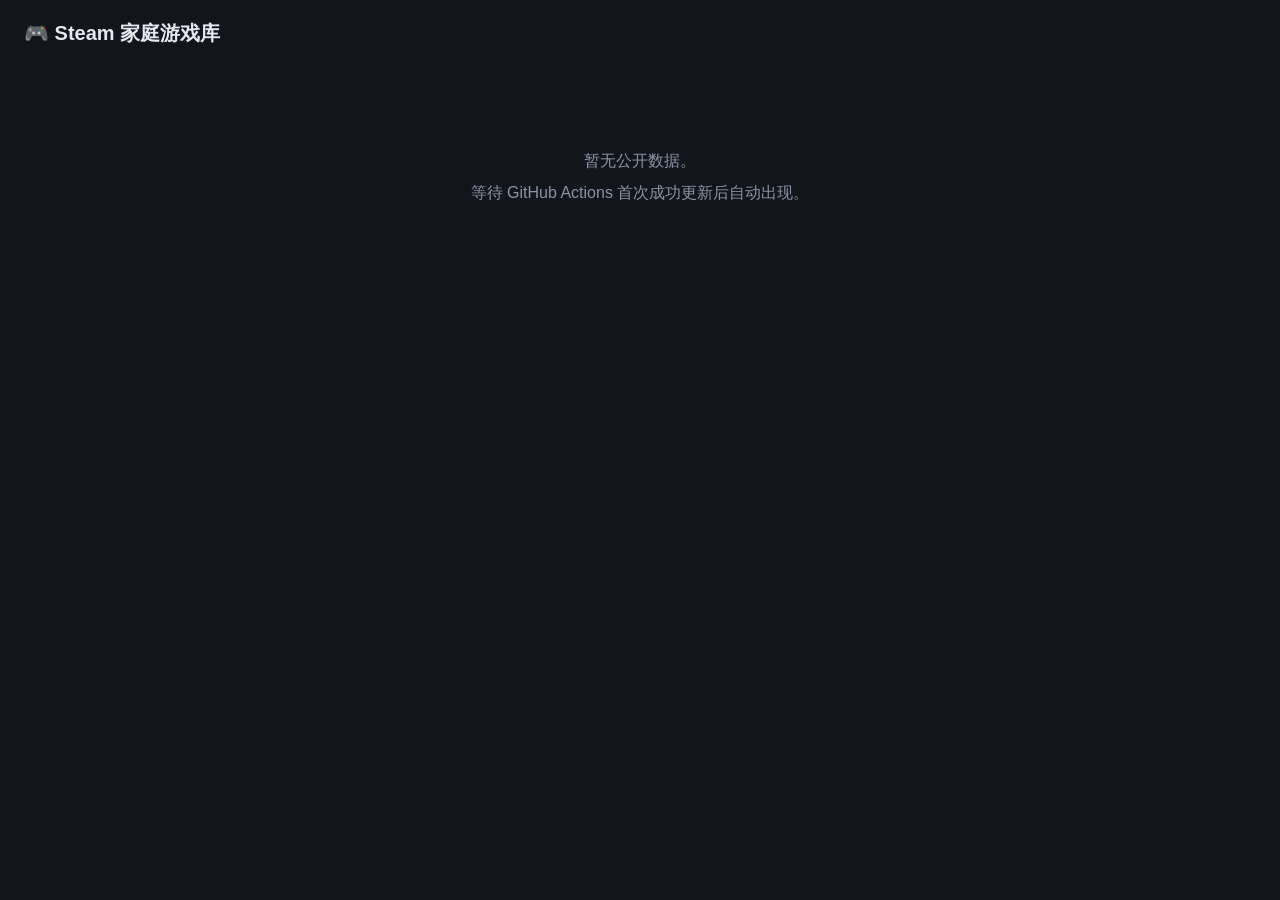
==== site/index.html @ f59038d2 "feat: 本地看板 + GitHub Actions 云端脱敏更新与 Pages 部署 - app.py: FastAPI 本地看板后端（抓取/SQLite/快照/API） - scripts/cl" ====
<!DOCTYPE html>
<html lang="zh-CN">
<head>
<meta charset="UTF-8">
<meta name="viewport" content="width=device-width, initial-scale=1.0">
<title>Steam 家庭游戏库</title>
<style>
  :root {
    --bg: #12151c; --bg-card: #1c2230; --text: #e4e8f0;
    --text-dim: #8b93a5; --accent: #66c0f4; --danger: #f47c66; --new-badge: #e8b33d;
  }
  * { box-sizing: border-box; margin: 0; padding: 0; }
  body { background: var(--bg); color: var(--text);
    font-family: "Segoe UI", "Microsoft YaHei", sans-serif; min-height: 100vh; }
  .wrap { max-width: 1600px; margin: 0 auto; padding: 20px 24px; }
  h1 { font-size: 20px; margin-bottom: 4px; }
  .updated { color: var(--text-dim); font-size: 12px; margin-bottom: 18px; }
  .stats { display: grid; grid-template-columns: repeat(auto-fit, minmax(160px, 1fr)); gap: 12px; margin-bottom: 22px; }
  .stat { background: var(--bg-card); border-radius: 10px; padding: 14px 18px; }
  .stat .num { font-size: 26px; font-weight: 700; }
  .stat .label { color: var(--text-dim); font-size: 12px; margin-top: 3px; }
  .stat.new .num { color: var(--new-badge); }
  .stat.blocked .num { color: var(--danger); }
  .empty { text-align: center; color: var(--text-dim); margin-top: 80px; line-height: 2; }
  .grid { display: grid; gap: 12px; grid-template-columns: repeat(auto-fill, minmax(130px, 1fr)); }
  .game { position: relative; border-radius: 8px; overflow: hidden; aspect-ratio: 2/3;
    background: var(--bg-card); }
  .game img { width: 100%; height: 100%; object-fit: cover; display: block; }
  .game.off { filter: grayscale(.9); opacity: .45; }
  .badge { position: absolute; top: 6px; left: 6px; background: var(--new-badge);
    color: #1a1405; font-size: 10px; font-weight: 800; padding: 2px 6px; border-radius: 3px; }
</style>
</head>
<body>
<div class="wrap">
  <h1>🎮 Steam 家庭游戏库</h1>
  <div class="updated" id="updated">加载中…</div>
  <div class="stats" id="stats" style="display:none">
    <div class="stat"><div class="num" id="s-total">0</div><div class="label">游戏总数</div></div>
    <div class="stat new"><div class="num" id="s-new">0</div><div class="label">新入库（最近 30 天）</div></div>
    <div class="stat blocked"><div class="num" id="s-blocked">0</div><div class="label">不可共享</div></div>
  </div>
  <div class="grid" id="grid"></div>
  <div class="empty hidden" id="empty"></div>
</div>
<script>
"use strict";
const $ = id => document.getElementById(id);

fetch("data/public_library.json").then(r => {
  if (!r.ok) throw new Error("数据尚未生成");
  return r.json();
}).then(d => {
  $("updated").textContent = "数据更新于 " + (d.updated_at || "").replace("T", " ").slice(0, 19) + " UTC";
  $("stats").style.display = "";
  $("s-total").textContent = d.count;
  $("s-new").textContent = d.games.filter(g => g.is_new).length;
  $("s-blocked").textContent = d.games.filter(g => !g.playable).length;
  const grid = $("grid");
  d.games.forEach(g => {
    const div = document.createElement("div");
    div.className = "game" + (g.playable ? "" : " off");
    if (!g.playable && g.exclude_reason) div.title = g.exclude_reason + "（" + (g.owners.join("、") || "未知") + "）";
    else div.title = g.name + " — " + (g.owners.join("、") || "未知");
    const img = document.createElement("img");
    img.loading = "lazy";
    img.alt = g.name;
    img.src = "https://cdn.cloudflare.steamstatic.com/steam/apps/" + g.appid + "/library_600x900_2x.jpg";
    img.addEventListener("error", function onErr() {
      if (!img.dataset.fallback) { img.dataset.fallback = "1";
        img.src = "https://cdn.cloudflare.steamstatic.com/steam/apps/" + g.appid + "/header.jpg"; }
      else { img.remove(); div.textContent = g.name;
        div.style.cssText += "display:flex;align-items:center;justify-content:center;color:var(--text-dim);font-size:12px;padding:8px;text-align:center;"; }
    });
    div.appendChild(img);
    if (g.is_new) { const b = document.createElement("div"); b.className = "badge"; b.textContent = "NEW"; div.appendChild(b); }
    grid.appendChild(div);
  });
}).catch(e => {
  $("updated").textContent = "";
  const empty = $("empty");
  empty.classList.remove("hidden");
  empty.innerHTML = "暂无公开数据。<br>等待 GitHub Actions 首次成功更新后自动出现。";
});
</script>
</body>
</html>
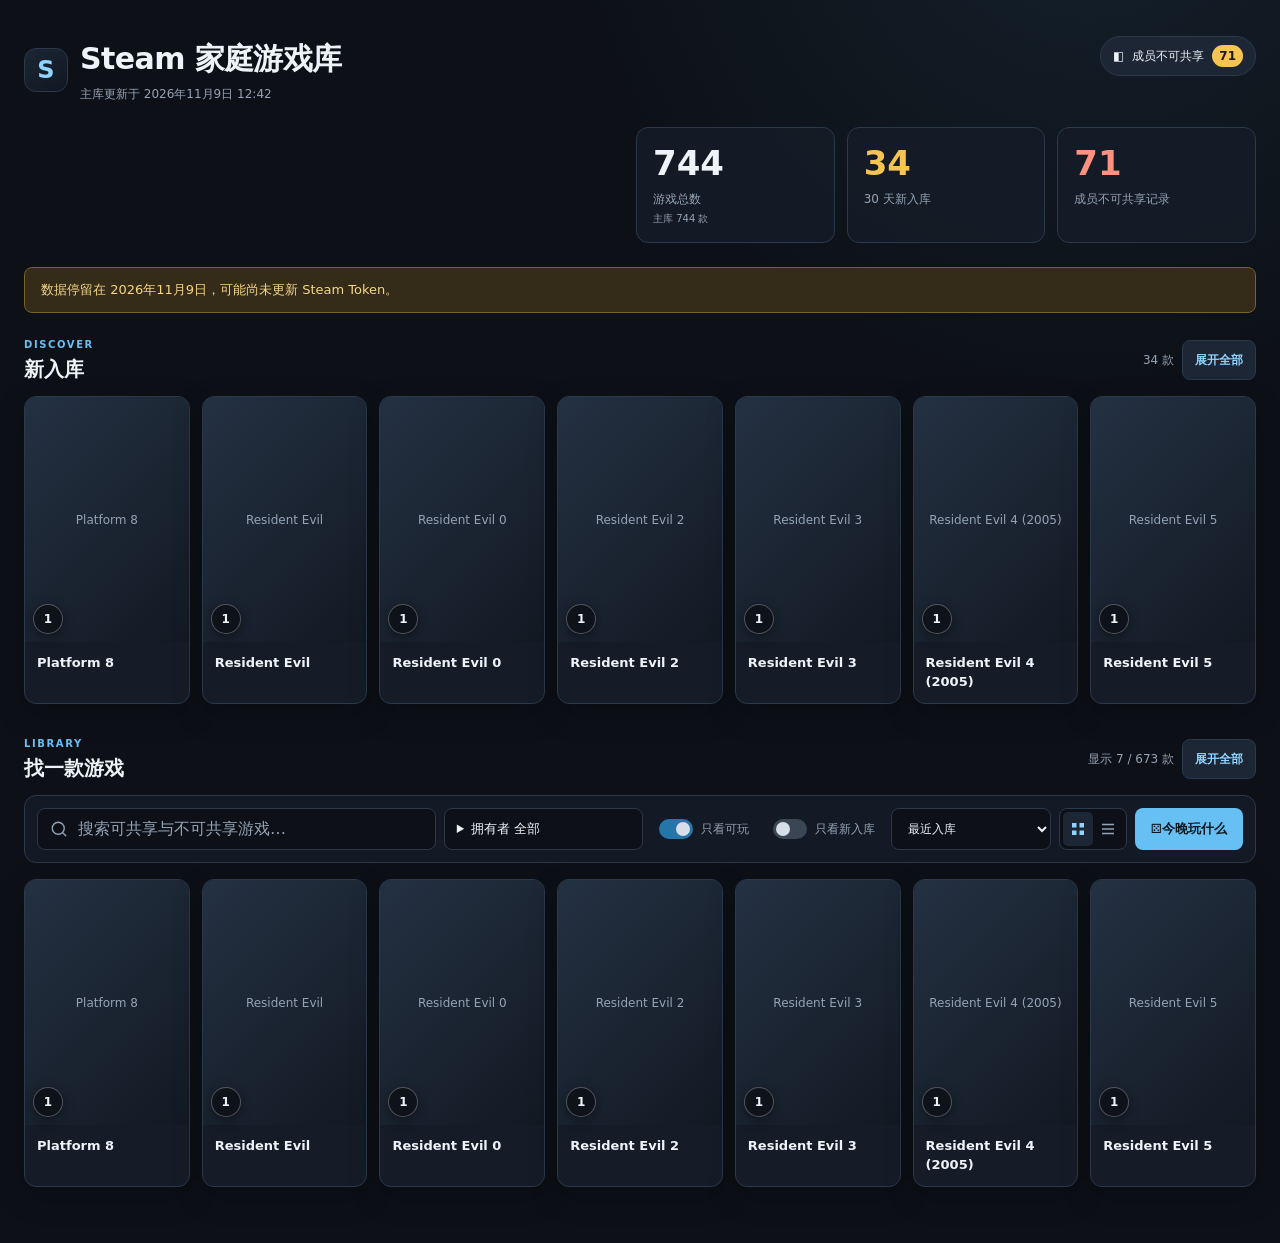
==== commit 075dc3a6: "feat: 本地 token 助手、数据导出与前端看板资源" ====
--- a/site/index.html
+++ b/site/index.html
@@ -1,87 +1,192 @@
 <!DOCTYPE html>
 <html lang="zh-CN">
 <head>
-<meta charset="UTF-8">
-<meta name="viewport" content="width=device-width, initial-scale=1.0">
-<title>Steam 家庭游戏库</title>
-<style>
-  :root {
-    --bg: #12151c; --bg-card: #1c2230; --text: #e4e8f0;
-    --text-dim: #8b93a5; --accent: #66c0f4; --danger: #f47c66; --new-badge: #e8b33d;
-  }
-  * { box-sizing: border-box; margin: 0; padding: 0; }
-  body { background: var(--bg); color: var(--text);
-    font-family: "Segoe UI", "Microsoft YaHei", sans-serif; min-height: 100vh; }
-  .wrap { max-width: 1600px; margin: 0 auto; padding: 20px 24px; }
-  h1 { font-size: 20px; margin-bottom: 4px; }
-  .updated { color: var(--text-dim); font-size: 12px; margin-bottom: 18px; }
-  .stats { display: grid; grid-template-columns: repeat(auto-fit, minmax(160px, 1fr)); gap: 12px; margin-bottom: 22px; }
-  .stat { background: var(--bg-card); border-radius: 10px; padding: 14px 18px; }
-  .stat .num { font-size: 26px; font-weight: 700; }
-  .stat .label { color: var(--text-dim); font-size: 12px; margin-top: 3px; }
-  .stat.new .num { color: var(--new-badge); }
-  .stat.blocked .num { color: var(--danger); }
-  .empty { text-align: center; color: var(--text-dim); margin-top: 80px; line-height: 2; }
-  .grid { display: grid; gap: 12px; grid-template-columns: repeat(auto-fill, minmax(130px, 1fr)); }
-  .game { position: relative; border-radius: 8px; overflow: hidden; aspect-ratio: 2/3;
-    background: var(--bg-card); }
-  .game img { width: 100%; height: 100%; object-fit: cover; display: block; }
-  .game.off { filter: grayscale(.9); opacity: .45; }
-  .badge { position: absolute; top: 6px; left: 6px; background: var(--new-badge);
-    color: #1a1405; font-size: 10px; font-weight: 800; padding: 2px 6px; border-radius: 3px; }
-</style>
+  <!--
+    本地预览：在 site/ 目录运行 python -m http.server 8000
+    真实数据：http://localhost:8000/
+    模拟数据：http://localhost:8000/?mock=1
+  -->
+  <meta charset="UTF-8">
+  <meta name="viewport" content="width=device-width, initial-scale=1.0">
+  <meta name="color-scheme" content="dark">
+  <title>Steam 家庭游戏库</title>
+  <link rel="stylesheet" href="styles.css">
+  <script src="app.js" defer></script>
 </head>
 <body>
-<div class="wrap">
-  <h1>🎮 Steam 家庭游戏库</h1>
-  <div class="updated" id="updated">加载中…</div>
-  <div class="stats" id="stats" style="display:none">
-    <div class="stat"><div class="num" id="s-total">0</div><div class="label">游戏总数</div></div>
-    <div class="stat new"><div class="num" id="s-new">0</div><div class="label">新入库（最近 30 天）</div></div>
-    <div class="stat blocked"><div class="num" id="s-blocked">0</div><div class="label">不可共享</div></div>
+  <div class="page-shell">
+    <header class="page-header">
+      <div class="header-main">
+        <div class="brand">
+          <span class="brand-icon" aria-hidden="true">S</span>
+          <div>
+            <h1>Steam 家庭游戏库</h1>
+            <p id="updated-at" class="updated-at">正在读取数据…</p>
+          </div>
+        </div>
+        <button id="member-panel-button" class="member-panel-button" type="button" aria-haspopup="dialog">
+          <span aria-hidden="true">◧</span>
+          成员不可共享
+          <strong id="member-panel-badge">0</strong>
+        </button>
+      </div>
+      <div class="stats" aria-label="游戏库统计">
+        <div class="stat-card">
+          <strong id="total-count">—</strong>
+          <span>游戏总数</span>
+          <em id="main-count-note">主库 — 款</em>
+        </div>
+        <div class="stat-card stat-new">
+          <strong id="new-count">—</strong>
+          <span>30 天新入库</span>
+        </div>
+        <div class="stat-card stat-unplayable">
+          <strong id="unplayable-count">—</strong>
+          <span>成员不可共享记录</span>
+        </div>
+      </div>
+    </header>
+
+    <div id="stale-alert" class="stale-alert" role="status" hidden></div>
+    <div id="load-error" class="load-error" role="alert" hidden></div>
+
+    <section class="new-section" aria-labelledby="new-section-title">
+      <div class="section-heading">
+        <div>
+          <p class="eyebrow">DISCOVER</p>
+          <h2 id="new-section-title">新入库</h2>
+        </div>
+        <div class="section-actions">
+          <span id="new-section-count" class="section-count"></span>
+          <button id="toggle-new" class="expand-button" type="button" aria-expanded="false" aria-controls="new-games" hidden>展开全部</button>
+        </div>
+      </div>
+      <div id="new-games" class="games-grid new-games-grid" aria-live="polite"></div>
+      <p id="new-empty" class="inline-empty" hidden>最近 30 天没有新入库游戏。</p>
+    </section>
+
+    <section class="library-section" aria-labelledby="library-title">
+      <div class="section-heading library-heading">
+        <div>
+          <p class="eyebrow">LIBRARY</p>
+          <h2 id="library-title">找一款游戏</h2>
+        </div>
+        <div class="section-actions">
+          <span id="result-count" class="section-count"></span>
+          <button id="toggle-library" class="expand-button" type="button" aria-expanded="false" aria-controls="games" hidden>展开全部</button>
+        </div>
+      </div>
+
+      <div class="toolbar" aria-label="游戏筛选工具">
+        <label class="search-box">
+          <span class="visually-hidden">搜索游戏名称</span>
+          <svg viewBox="0 0 24 24" aria-hidden="true"><path d="m21 21-4.35-4.35m2.35-5.65a8 8 0 1 1-16 0 8 8 0 0 1 16 0Z"/></svg>
+          <input id="search-input" type="search" placeholder="搜索可共享与不可共享游戏…" autocomplete="off">
+        </label>
+
+        <details id="owner-filter" class="owner-filter">
+          <summary>拥有者 <span id="owner-filter-count"></span></summary>
+          <div class="owner-menu">
+            <div id="owner-options" class="owner-options"></div>
+            <button id="clear-owners" class="text-button" type="button">清空选择</button>
+          </div>
+        </details>
+
+        <label class="switch-control">
+          <input id="playable-only" type="checkbox" checked>
+          <span class="switch" aria-hidden="true"></span>
+          <span>只看可玩</span>
+        </label>
+
+        <label class="switch-control">
+          <input id="new-only" type="checkbox">
+          <span class="switch" aria-hidden="true"></span>
+          <span>只看新入库</span>
+        </label>
+
+        <label class="select-control">
+          <span class="visually-hidden">排序方式</span>
+          <select id="sort-select">
+            <option value="recent">最近入库</option>
+            <option value="name">名称</option>
+            <option value="playtime">我的游玩时长</option>
+          </select>
+        </label>
+
+        <div class="view-switch" role="group" aria-label="展示方式">
+          <button type="button" data-view="grid" class="active" aria-pressed="true" title="海报视图">
+            <svg viewBox="0 0 24 24" aria-hidden="true"><path d="M4 4h6v6H4zm10 0h6v6h-6zM4 14h6v6H4zm10 0h6v6h-6z"/></svg>
+            <span class="visually-hidden">海报视图</span>
+          </button>
+          <button type="button" data-view="list" aria-pressed="false" title="列表视图">
+            <svg viewBox="0 0 24 24" aria-hidden="true"><path d="M4 6h16M4 12h16M4 18h16"/></svg>
+            <span class="visually-hidden">列表视图</span>
+          </button>
+        </div>
+
+        <button id="random-button" class="random-button" type="button">
+          <span aria-hidden="true">⚄</span> 今晚玩什么
+        </button>
+      </div>
+
+      <div id="loading" class="loading-state" role="status">正在加载游戏库…</div>
+      <div id="games" class="games-grid"></div>
+      <div id="empty-results" class="empty-results" hidden>
+        <strong>没有找到符合条件的游戏</strong>
+        <p>试试清空搜索、减少拥有者筛选，或关闭“只看可玩”。</p>
+        <button id="reset-filters" class="secondary-button" type="button">重置筛选</button>
+      </div>
+    </section>
   </div>
-  <div class="grid" id="grid"></div>
-  <div class="empty hidden" id="empty"></div>
-</div>
-<script>
-"use strict";
-const $ = id => document.getElementById(id);
 
-fetch("data/public_library.json").then(r => {
-  if (!r.ok) throw new Error("数据尚未生成");
-  return r.json();
-}).then(d => {
-  $("updated").textContent = "数据更新于 " + (d.updated_at || "").replace("T", " ").slice(0, 19) + " UTC";
-  $("stats").style.display = "";
-  $("s-total").textContent = d.count;
-  $("s-new").textContent = d.games.filter(g => g.is_new).length;
-  $("s-blocked").textContent = d.games.filter(g => !g.playable).length;
-  const grid = $("grid");
-  d.games.forEach(g => {
-    const div = document.createElement("div");
-    div.className = "game" + (g.playable ? "" : " off");
-    if (!g.playable && g.exclude_reason) div.title = g.exclude_reason + "（" + (g.owners.join("、") || "未知") + "）";
-    else div.title = g.name + " — " + (g.owners.join("、") || "未知");
-    const img = document.createElement("img");
-    img.loading = "lazy";
-    img.alt = g.name;
-    img.src = "https://cdn.cloudflare.steamstatic.com/steam/apps/" + g.appid + "/library_600x900_2x.jpg";
-    img.addEventListener("error", function onErr() {
-      if (!img.dataset.fallback) { img.dataset.fallback = "1";
-        img.src = "https://cdn.cloudflare.steamstatic.com/steam/apps/" + g.appid + "/header.jpg"; }
-      else { img.remove(); div.textContent = g.name;
-        div.style.cssText += "display:flex;align-items:center;justify-content:center;color:var(--text-dim);font-size:12px;padding:8px;text-align:center;"; }
-    });
-    div.appendChild(img);
-    if (g.is_new) { const b = document.createElement("div"); b.className = "badge"; b.textContent = "NEW"; div.appendChild(b); }
-    grid.appendChild(div);
-  });
-}).catch(e => {
-  $("updated").textContent = "";
-  const empty = $("empty");
-  empty.classList.remove("hidden");
-  empty.innerHTML = "暂无公开数据。<br>等待 GitHub Actions 首次成功更新后自动出现。";
-});
-</script>
+  <div id="member-drawer-backdrop" class="drawer-backdrop" hidden>
+    <aside id="member-drawer" class="member-drawer" role="dialog" aria-modal="true" aria-labelledby="member-drawer-title" hidden>
+      <header class="drawer-header">
+        <div>
+          <p class="eyebrow">MEMBERS</p>
+          <h2 id="member-drawer-title">成员不可共享</h2>
+        </div>
+        <button id="close-member-drawer" class="drawer-close" type="button" aria-label="关闭成员不可共享面板">×</button>
+      </header>
+      <p id="member-empty" class="drawer-empty" hidden>尚未收集成员不可共享数据</p>
+      <div id="member-groups" class="member-groups"></div>
+    </aside>
+  </div>
+
+  <div id="game-modal" class="modal-backdrop" role="dialog" aria-modal="true" aria-labelledby="modal-title" hidden>
+    <div class="modal-panel">
+      <button id="close-modal" class="modal-close" type="button" aria-label="关闭详情">×</button>
+      <div id="modal-poster" class="modal-poster"></div>
+      <div class="modal-content">
+        <p class="eyebrow">GAME DETAILS</p>
+        <h2 id="modal-title"></h2>
+        <dl class="game-details">
+          <div><dt>拥有者</dt><dd id="modal-owners"></dd></div>
+          <div><dt>入库日期</dt><dd id="modal-acquired"></dd></div>
+          <div><dt>我的游玩时长</dt><dd id="modal-playtime"></dd></div>
+        </dl>
+        <div id="modal-copy" class="modal-copy"></div>
+        <p id="modal-reason" class="modal-reason" hidden></p>
+        <div class="modal-actions">
+          <a id="store-link" class="primary-button" href="#" target="_blank" rel="noopener noreferrer">Steam 商店</a>
+          <a id="xiaoheihe-link" class="secondary-button" href="#" target="_blank" rel="noopener noreferrer">小黑盒</a>
+        </div>
+        <button id="reroll-button" class="reroll-button" type="button">换一款</button>
+      </div>
+    </div>
+  </div>
+
+  <div id="reason-backdrop" class="reason-backdrop" hidden>
+    <div id="reason-popover" class="reason-popover" role="dialog" aria-modal="false" aria-labelledby="reason-popover-title">
+      <header>
+        <h2 id="reason-popover-title">不可共享原因</h2>
+        <button id="close-reason" type="button" aria-label="关闭解释">×</button>
+      </header>
+      <p id="reason-popover-text"></p>
+    </div>
+  </div>
+
+  <div id="toast" class="toast" role="status" aria-live="polite" hidden></div>
+  <noscript>此看板需要启用 JavaScript 才能读取和筛选游戏数据。</noscript>
 </body>
 </html>
--- a/site/styles.css
+++ b/site/styles.css
@@ -0,0 +1,1186 @@
+:root {
+  --color-bg: #0d1117;
+  --color-surface: #151c27;
+  --color-surface-raised: #1c2634;
+  --color-surface-hover: #243244;
+  --color-border: #2a394b;
+  --color-text: #edf3f8;
+  --color-muted: #94a3b5;
+  --color-accent: #66c0f4;
+  --color-accent-strong: #8fd3ff;
+  --color-new: #f6c453;
+  --color-danger: #ff9180;
+  --color-warning-bg: #342b18;
+  --color-warning-text: #f5d78b;
+  --radius-small: 8px;
+  --radius-medium: 12px;
+  --radius-large: 18px;
+  --space-1: 4px;
+  --space-2: 8px;
+  --space-3: 12px;
+  --space-4: 16px;
+  --space-5: 24px;
+  --space-6: 32px;
+  --card-width: 150px;
+  --new-card-width: 150px;
+  --content-width: 1500px;
+  --shadow-card: 0 10px 30px rgb(0 0 0 / 24%);
+  --shadow-overlay: 0 24px 80px rgb(0 0 0 / 55%);
+  --transition-fast: 160ms ease;
+}
+
+* { box-sizing: border-box; }
+
+[hidden] { display: none !important; }
+
+html {
+  background: var(--color-bg);
+  scroll-behavior: smooth;
+}
+
+body {
+  margin: 0;
+  min-width: 320px;
+  min-height: 100vh;
+  color: var(--color-text);
+  background:
+    radial-gradient(circle at 85% -10%, rgb(61 126 171 / 14%), transparent 32rem),
+    var(--color-bg);
+  font-family: "Segoe UI", "Microsoft YaHei", system-ui, sans-serif;
+  line-height: 1.5;
+}
+
+body.modal-open { overflow: hidden; }
+button, input, select { color: inherit; font: inherit; }
+button, summary, select { cursor: pointer; }
+button { border: 0; }
+img { display: block; max-width: 100%; }
+h1, h2, p { margin: 0; }
+:focus-visible {
+  outline: 2px solid var(--color-accent);
+  outline-offset: 3px;
+}
+
+.page-shell {
+  width: min(100%, var(--content-width));
+  margin: 0 auto;
+  padding: var(--space-4);
+}
+
+.page-header {
+  display: grid;
+  gap: var(--space-5);
+  padding: var(--space-3) 0 var(--space-5);
+}
+
+.header-main {
+  display: flex;
+  align-items: flex-start;
+  justify-content: space-between;
+  gap: var(--space-3);
+}
+
+.brand {
+  display: flex;
+  align-items: center;
+  gap: var(--space-3);
+  min-width: 0;
+}
+
+.brand-icon {
+  display: grid;
+  width: 44px;
+  height: 44px;
+  flex: 0 0 auto;
+  place-items: center;
+  border: 1px solid var(--color-border);
+  border-radius: var(--radius-medium);
+  color: var(--color-accent-strong);
+  background: linear-gradient(145deg, var(--color-surface-raised), #101722);
+  font-size: 24px;
+  font-weight: 800;
+}
+
+h1 {
+  font-size: clamp(21px, 4vw, 30px);
+  letter-spacing: -0.02em;
+}
+
+.updated-at {
+  margin-top: var(--space-1);
+  color: var(--color-muted);
+  font-size: 12px;
+}
+
+.member-panel-button {
+  display: inline-flex;
+  align-items: center;
+  gap: var(--space-2);
+  min-height: 40px;
+  flex: 0 0 auto;
+  padding: 0 var(--space-3);
+  border: 1px solid var(--color-border);
+  border-radius: 999px;
+  color: var(--color-text);
+  background: var(--color-surface-raised);
+  font-size: 12px;
+  white-space: nowrap;
+}
+
+.member-panel-button:hover { background: var(--color-surface-hover); }
+.member-panel-button strong {
+  min-width: 24px;
+  padding: 2px 7px;
+  border-radius: 999px;
+  color: #211a07;
+  background: var(--color-new);
+  font-size: 12px;
+  text-align: center;
+}
+
+.stats {
+  display: grid;
+  grid-template-columns: repeat(3, minmax(0, 1fr));
+  gap: var(--space-2);
+}
+
+.stat-card {
+  min-width: 0;
+  padding: var(--space-3);
+  border: 1px solid var(--color-border);
+  border-radius: var(--radius-medium);
+  background: rgb(21 28 39 / 88%);
+}
+
+.stat-card strong,
+.stat-card span,
+.stat-card em { display: block; }
+.stat-card strong {
+  color: var(--color-text);
+  font-size: clamp(23px, 5vw, 34px);
+  line-height: 1.15;
+}
+.stat-card span {
+  margin-top: var(--space-2);
+  color: var(--color-muted);
+  font-size: 11px;
+  line-height: 1.35;
+  overflow-wrap: anywhere;
+}
+.stat-card em {
+  margin-top: var(--space-1);
+  color: var(--color-muted);
+  font-size: 10px;
+  font-style: normal;
+}
+.stat-new strong { color: var(--color-new); }
+.stat-unplayable strong { color: var(--color-danger); }
+
+.stale-alert,
+.load-error {
+  margin-bottom: var(--space-5);
+  padding: var(--space-3) var(--space-4);
+  border-radius: var(--radius-small);
+  font-size: 13px;
+}
+.stale-alert {
+  border: 1px solid #79612d;
+  color: var(--color-warning-text);
+  background: var(--color-warning-bg);
+}
+.load-error {
+  border: 1px solid #75473f;
+  color: #ffc0b4;
+  background: #321f20;
+}
+
+.new-section,
+.library-section { margin-bottom: var(--space-6); }
+.section-heading {
+  display: flex;
+  align-items: center;
+  justify-content: space-between;
+  gap: var(--space-3);
+  margin-bottom: var(--space-3);
+}
+.section-heading h2 { font-size: 20px; }
+.eyebrow {
+  margin-bottom: 2px;
+  color: var(--color-accent);
+  font-size: 10px;
+  font-weight: 700;
+  letter-spacing: 0.16em;
+}
+.section-actions {
+  display: flex;
+  align-items: center;
+  justify-content: flex-end;
+  gap: var(--space-2);
+  min-width: 0;
+}
+.section-count {
+  color: var(--color-muted);
+  font-size: 12px;
+  white-space: nowrap;
+}
+.expand-button {
+  min-height: 40px;
+  padding: 0 var(--space-3);
+  border: 1px solid var(--color-border);
+  border-radius: var(--radius-small);
+  color: var(--color-accent-strong);
+  background: var(--color-surface-raised);
+  font-size: 12px;
+  font-weight: 650;
+  white-space: nowrap;
+}
+.expand-button:hover { background: var(--color-surface-hover); }
+.inline-empty {
+  padding: var(--space-3) var(--space-4);
+  border: 1px dashed var(--color-border);
+  border-radius: var(--radius-small);
+  color: var(--color-muted);
+  font-size: 13px;
+}
+
+.games-grid {
+  display: grid;
+  grid-template-columns: repeat(auto-fill, minmax(min(100%, var(--card-width)), 1fr));
+  gap: var(--space-3);
+}
+.new-games-grid {
+  grid-template-columns: repeat(auto-fill, minmax(min(100%, var(--new-card-width)), 1fr));
+}
+
+.image-frame {
+  position: relative;
+  width: 100%;
+  overflow: hidden;
+  background: linear-gradient(135deg, #243142, #121923);
+}
+.image-frame img {
+  width: 100%;
+  height: 100%;
+  object-fit: cover;
+}
+.image-placeholder {
+  display: grid;
+  width: 100%;
+  height: 100%;
+  min-height: inherit;
+  place-items: center;
+  padding: var(--space-3);
+  color: var(--color-muted);
+  font-size: 12px;
+  text-align: center;
+  overflow-wrap: anywhere;
+}
+.new-badge {
+  position: absolute;
+  z-index: 2;
+  top: var(--space-2);
+  left: var(--space-2);
+  padding: 3px 7px;
+  border-radius: 5px;
+  color: #211a07;
+  background: var(--color-new);
+  box-shadow: 0 2px 10px rgb(0 0 0 / 35%);
+  font-size: 10px;
+  font-weight: 900;
+  letter-spacing: 0.06em;
+}
+
+.game-card {
+  position: relative;
+  display: flex;
+  min-width: 0;
+  flex-direction: column;
+  overflow: hidden;
+  border: 1px solid var(--color-border);
+  border-radius: var(--radius-medium);
+  background: var(--color-surface);
+  box-shadow: var(--shadow-card);
+  cursor: pointer;
+  transition: transform var(--transition-fast), border-color var(--transition-fast);
+}
+.game-card:hover,
+.game-card:focus-visible {
+  border-color: #52728f;
+  transform: translateY(-3px);
+}
+.poster-frame {
+  position: relative;
+  aspect-ratio: 2 / 3;
+}
+.poster-frame > .image-frame {
+  position: absolute;
+  inset: 0;
+  height: 100%;
+  aspect-ratio: auto;
+}
+.game-card:has(.provider-control:hover),
+.game-card:has(.provider-control:focus-visible),
+.game-card:has(.reason-help:hover),
+.game-card:has(.reason-help:focus-visible) {
+  z-index: 40;
+  overflow: visible;
+}
+.card-info {
+  padding: var(--space-3);
+}
+.game-name {
+  display: -webkit-box;
+  overflow: hidden;
+  font-size: 13px;
+  font-weight: 650;
+  line-height: 1.4;
+  -webkit-box-orient: vertical;
+  -webkit-line-clamp: 2;
+  overflow-wrap: anywhere;
+}
+.game-owners,
+.game-reason {
+  margin-top: var(--space-1);
+  color: var(--color-muted);
+  font-size: 11px;
+  overflow-wrap: anywhere;
+}
+.game-reason { color: var(--color-danger); }
+.game-card.unplayable .image-frame,
+.game-card.unplayable .game-name,
+.game-card.unplayable .game-owners {
+  filter: grayscale(0.9);
+  opacity: 0.55;
+}
+
+/* 份数按钮：桌面悬停显示悬浮框，移动端点击展开卡片内提供者区域。 */
+.provider-control {
+  position: absolute;
+  z-index: 4;
+  bottom: var(--space-2);
+  left: var(--space-2);
+  display: grid;
+  width: 30px;
+  height: 30px;
+  place-items: center;
+  border: 1px solid rgb(255 255 255 / 28%);
+  border-radius: 50%;
+  color: var(--color-text);
+  background: rgb(13 17 23 / 82%);
+  box-shadow: 0 3px 12px rgb(0 0 0 / 40%);
+  font-size: 12px;
+  font-weight: 800;
+}
+.provider-control:hover,
+.provider-control:focus-visible { background: rgb(37 117 168 / 92%); }
+.provider-popover {
+  position: absolute;
+  z-index: 10;
+  bottom: calc(100% + var(--space-2));
+  left: 0;
+  width: max(190px, max-content);
+  max-width: min(320px, calc(100vw - 32px));
+  padding: var(--space-3);
+  border: 1px solid var(--color-border);
+  border-radius: var(--radius-small);
+  color: var(--color-text);
+  background: var(--color-surface-raised);
+  box-shadow: var(--shadow-overlay);
+  opacity: 0;
+  pointer-events: none;
+  transform: translateY(4px);
+  transition: opacity var(--transition-fast), transform var(--transition-fast);
+}
+.provider-popover strong {
+  display: block;
+  margin-bottom: var(--space-2);
+  color: var(--color-accent-strong);
+  font-size: 12px;
+}
+.provider-popover span {
+  display: block;
+  padding: 2px 0;
+  color: var(--color-muted);
+  font-size: 12px;
+}
+.provider-control:hover + .provider-popover,
+.provider-control:focus-visible + .provider-popover {
+  opacity: 1;
+  transform: translateY(0);
+}
+.provider-panel {
+  display: none;
+  padding: 0 var(--space-3) var(--space-3);
+  border-top: 1px solid var(--color-border);
+  background: var(--color-surface-raised);
+}
+.game-card.providers-open .provider-panel { display: block; }
+.provider-panel strong {
+  display: block;
+  padding: var(--space-2) 0 var(--space-1);
+  color: var(--color-accent-strong);
+  font-size: 11px;
+}
+.provider-line {
+  padding: 2px 0;
+  color: var(--color-muted);
+  font-size: 11px;
+  overflow-wrap: anywhere;
+}
+.provider-line.closed { color: var(--color-danger); }
+
+.toolbar {
+  display: grid;
+  grid-template-columns: repeat(2, minmax(0, 1fr));
+  gap: var(--space-2);
+  margin-bottom: var(--space-4);
+  padding: var(--space-3);
+  border: 1px solid var(--color-border);
+  border-radius: var(--radius-medium);
+  background: rgb(21 28 39 / 92%);
+}
+.search-box {
+  display: flex;
+  grid-column: 1 / -1;
+  align-items: center;
+  gap: var(--space-2);
+  min-height: 42px;
+  padding: 0 var(--space-3);
+  border: 1px solid var(--color-border);
+  border-radius: var(--radius-small);
+  background: var(--color-bg);
+}
+.search-box:focus-within { border-color: var(--color-accent); }
+.search-box svg {
+  width: 18px;
+  flex: 0 0 auto;
+  fill: none;
+  stroke: var(--color-muted);
+  stroke-linecap: round;
+  stroke-width: 1.8;
+}
+.search-box input {
+  width: 100%;
+  min-width: 0;
+  border: 0;
+  outline: 0;
+  background: transparent;
+}
+.search-box input::placeholder { color: var(--color-muted); }
+.owner-filter {
+  position: relative;
+  min-width: 0;
+  min-height: 42px;
+  border: 1px solid var(--color-border);
+  border-radius: var(--radius-small);
+  background: var(--color-bg);
+}
+.owner-filter summary {
+  padding: 10px var(--space-3);
+  overflow: hidden;
+  font-size: 13px;
+  text-overflow: ellipsis;
+  white-space: nowrap;
+}
+.owner-filter[open] { z-index: 20; }
+.owner-menu {
+  position: absolute;
+  z-index: 30;
+  top: calc(100% + var(--space-1));
+  left: 0;
+  width: max(100%, 180px);
+  overflow: hidden;
+  border: 1px solid var(--color-border);
+  border-radius: var(--radius-small);
+  background: var(--color-surface-raised);
+  box-shadow: var(--shadow-card);
+}
+.owner-options {
+  max-height: 240px;
+  padding: var(--space-2);
+  overflow-y: auto;
+}
+.owner-option {
+  display: flex;
+  align-items: center;
+  gap: var(--space-2);
+  padding: var(--space-2);
+  border-radius: 6px;
+  font-size: 13px;
+  overflow-wrap: anywhere;
+}
+.owner-option:hover { background: var(--color-surface-hover); }
+.owner-option input { flex: 0 0 auto; accent-color: var(--color-accent); }
+.text-button {
+  display: block;
+  width: 100%;
+  padding: var(--space-2) var(--space-3);
+  border-top: 1px solid var(--color-border);
+  color: var(--color-accent);
+  background: transparent;
+  font-size: 12px;
+  text-align: right;
+}
+.switch-control {
+  display: flex;
+  align-items: center;
+  gap: var(--space-2);
+  min-height: 42px;
+  padding: 0 var(--space-2);
+  color: var(--color-muted);
+  font-size: 12px;
+  user-select: none;
+}
+.switch-control input {
+  position: absolute;
+  width: 1px;
+  height: 1px;
+  opacity: 0;
+}
+.switch {
+  position: relative;
+  width: 34px;
+  height: 20px;
+  flex: 0 0 auto;
+  border-radius: 999px;
+  background: #3a4654;
+  transition: background var(--transition-fast);
+}
+.switch::after {
+  position: absolute;
+  top: 3px;
+  left: 3px;
+  width: 14px;
+  height: 14px;
+  border-radius: 50%;
+  background: #d7dee7;
+  content: "";
+  transition: transform var(--transition-fast);
+}
+.switch-control input:checked + .switch { background: #2575a8; }
+.switch-control input:checked + .switch::after { transform: translateX(14px); }
+.switch-control input:focus-visible + .switch {
+  outline: 2px solid var(--color-accent);
+  outline-offset: 3px;
+}
+.select-control select {
+  width: 100%;
+  min-height: 42px;
+  padding: 0 var(--space-3);
+  border: 1px solid var(--color-border);
+  border-radius: var(--radius-small);
+  background: var(--color-bg);
+  font-size: 12px;
+}
+.view-switch {
+  display: flex;
+  min-height: 42px;
+  padding: 3px;
+  border: 1px solid var(--color-border);
+  border-radius: var(--radius-small);
+  background: var(--color-bg);
+}
+.view-switch button {
+  display: grid;
+  width: 50%;
+  place-items: center;
+  border-radius: 5px;
+  color: var(--color-muted);
+  background: transparent;
+}
+.view-switch button.active {
+  color: var(--color-accent-strong);
+  background: var(--color-surface-raised);
+}
+.view-switch svg {
+  width: 18px;
+  fill: none;
+  stroke: currentColor;
+  stroke-width: 1.7;
+}
+.view-switch button[data-view="grid"] svg { fill: currentColor; stroke: none; }
+.random-button,
+.primary-button,
+.secondary-button,
+.reroll-button,
+.details-button {
+  display: inline-flex;
+  align-items: center;
+  justify-content: center;
+  min-height: 42px;
+  padding: 0 var(--space-4);
+  border-radius: var(--radius-small);
+  font-size: 13px;
+  font-weight: 650;
+  text-decoration: none;
+  transition: background var(--transition-fast), transform var(--transition-fast);
+}
+.random-button {
+  grid-column: 1 / -1;
+  color: #0c1720;
+  background: var(--color-accent);
+}
+.random-button:hover,
+.primary-button:hover {
+  background: var(--color-accent-strong);
+  transform: translateY(-1px);
+}
+.secondary-button {
+  border: 1px solid var(--color-border);
+  color: var(--color-text);
+  background: var(--color-surface-raised);
+}
+.secondary-button:hover,
+.details-button:hover,
+.reroll-button:hover { background: var(--color-surface-hover); }
+.details-button {
+  border: 1px solid var(--color-border);
+  color: var(--color-accent-strong);
+  background: transparent;
+}
+.loading-state,
+.empty-results {
+  padding: var(--space-6) var(--space-4);
+  color: var(--color-muted);
+  text-align: center;
+}
+.empty-results strong { color: var(--color-text); }
+.empty-results p { margin: var(--space-2) 0 var(--space-4); font-size: 13px; }
+
+/* 统一搜索使用横向长卡片，不使用普通海报网格。 */
+.search-results {
+  display: grid;
+  gap: var(--space-3);
+}
+.search-result-card {
+  display: grid;
+  grid-template-columns: 86px minmax(0, 1fr);
+  gap: var(--space-3);
+  min-width: 0;
+  padding: var(--space-3);
+  border: 1px solid var(--color-border);
+  border-radius: var(--radius-medium);
+  background: var(--color-surface);
+  box-shadow: var(--shadow-card);
+}
+.search-result-card.unplayable { border-color: #4a3a3f; }
+.search-result-card .image-frame {
+  width: 86px;
+  height: 112px;
+  border-radius: var(--radius-small);
+}
+.search-result-card .image-placeholder { padding: 4px; font-size: 10px; }
+.search-result-main {
+  display: grid;
+  min-width: 0;
+  gap: var(--space-2);
+}
+.search-result-title {
+  min-width: 0;
+  color: var(--color-text);
+  font-size: 15px;
+  font-weight: 700;
+  overflow-wrap: anywhere;
+}
+.copy-summary {
+  color: var(--color-accent-strong);
+  font-size: 12px;
+  font-weight: 650;
+}
+.provider-list {
+  display: grid;
+  gap: 2px;
+  color: var(--color-muted);
+  font-size: 12px;
+}
+.provider-list .closed { color: var(--color-danger); }
+.member-flags {
+  display: flex;
+  flex-wrap: wrap;
+  gap: var(--space-1);
+}
+.member-flag {
+  padding: 3px 7px;
+  border: 1px solid #6b5732;
+  border-radius: 999px;
+  color: var(--color-warning-text);
+  background: rgb(52 43 24 / 70%);
+  font-size: 11px;
+}
+.result-actions {
+  display: grid;
+  grid-template-columns: repeat(3, minmax(0, 1fr));
+  gap: var(--space-2);
+}
+.result-actions a,
+.result-actions button {
+  min-height: 38px;
+  padding: 0 var(--space-2);
+  font-size: 12px;
+  white-space: nowrap;
+}
+
+/* 不可共享原因解释：桌面可悬停，移动端点击打开全局解释。 */
+.reason-text {
+  display: inline-flex;
+  align-items: center;
+  gap: var(--space-1);
+  min-width: 0;
+  color: var(--color-danger);
+  font-size: inherit;
+  overflow-wrap: anywhere;
+}
+.reason-help {
+  position: relative;
+  display: inline-grid;
+  width: 18px;
+  height: 18px;
+  flex: 0 0 auto;
+  place-items: center;
+  border: 1px solid currentColor;
+  border-radius: 50%;
+  color: var(--color-accent-strong);
+  background: transparent;
+  font-size: 11px;
+  font-weight: 800;
+  line-height: 1;
+}
+.reason-tip {
+  position: absolute;
+  z-index: 20;
+  bottom: calc(100% + var(--space-2));
+  left: 50%;
+  width: min(320px, calc(100vw - 32px));
+  padding: var(--space-3);
+  border: 1px solid var(--color-border);
+  border-radius: var(--radius-small);
+  color: var(--color-text);
+  background: var(--color-surface-raised);
+  box-shadow: var(--shadow-overlay);
+  font-size: 12px;
+  font-weight: 400;
+  line-height: 1.6;
+  opacity: 0;
+  pointer-events: none;
+  transform: translate(-50%, 4px);
+  transition: opacity var(--transition-fast), transform var(--transition-fast);
+}
+.reason-help:hover .reason-tip,
+.reason-help:focus-visible .reason-tip {
+  opacity: 1;
+  transform: translate(-50%, 0);
+}
+.reason-backdrop {
+  position: fixed;
+  z-index: 180;
+  inset: 0;
+  display: grid;
+  place-items: center;
+  padding: var(--space-4);
+  background: rgb(3 7 12 / 58%);
+}
+.reason-popover {
+  width: min(430px, 100%);
+  max-height: calc(100dvh - var(--space-6));
+  overflow-y: auto;
+  padding: var(--space-4);
+  border: 1px solid var(--color-border);
+  border-radius: var(--radius-large);
+  background: var(--color-surface);
+  box-shadow: var(--shadow-overlay);
+}
+.reason-popover header {
+  display: flex;
+  align-items: center;
+  justify-content: space-between;
+  gap: var(--space-3);
+  margin-bottom: var(--space-3);
+}
+.reason-popover h2 { font-size: 16px; }
+.reason-popover header button {
+  display: grid;
+  width: 32px;
+  height: 32px;
+  place-items: center;
+  border-radius: 50%;
+  color: var(--color-text);
+  background: var(--color-surface-raised);
+  font-size: 22px;
+  line-height: 1;
+}
+.reason-popover p {
+  color: var(--color-muted);
+  font-size: 13px;
+  line-height: 1.7;
+  overflow-wrap: anywhere;
+}
+
+.games-list {
+  display: grid;
+  gap: var(--space-2);
+}
+.list-row {
+  display: grid;
+  grid-template-columns: 52px minmax(0, 1fr);
+  gap: var(--space-3);
+  width: 100%;
+  padding: var(--space-2);
+  border: 1px solid var(--color-border);
+  border-radius: var(--radius-small);
+  color: var(--color-text);
+  background: var(--color-surface);
+  text-align: left;
+}
+.list-row:hover { background: var(--color-surface-raised); }
+.list-row .image-frame {
+  width: 52px;
+  height: 66px;
+  border-radius: 5px;
+}
+.list-row .image-placeholder { padding: 3px; font-size: 9px; }
+.list-row .provider-control { width: 22px; height: 22px; font-size: 10px; }
+.list-main { align-self: center; min-width: 0; }
+.list-main .game-name {
+  display: block;
+  overflow: hidden;
+  text-overflow: ellipsis;
+  white-space: nowrap;
+}
+.list-meta {
+  display: flex;
+  flex-wrap: wrap;
+  gap: 2px var(--space-3);
+  margin-top: var(--space-1);
+  color: var(--color-muted);
+  font-size: 11px;
+}
+.list-row.unplayable { opacity: 0.58; }
+
+.drawer-backdrop {
+  position: fixed;
+  z-index: 140;
+  inset: 0;
+  display: flex;
+  justify-content: flex-end;
+  background: rgb(3 7 12 / 68%);
+  backdrop-filter: blur(3px);
+}
+.member-drawer {
+  display: flex;
+  width: min(100%, 470px);
+  height: 100dvh;
+  flex-direction: column;
+  overflow: hidden;
+  border-left: 1px solid var(--color-border);
+  background: var(--color-surface);
+  box-shadow: var(--shadow-overlay);
+}
+.drawer-header {
+  display: flex;
+  align-items: center;
+  justify-content: space-between;
+  gap: var(--space-3);
+  padding: var(--space-4);
+  border-bottom: 1px solid var(--color-border);
+}
+.drawer-header h2 { font-size: 19px; }
+.drawer-close {
+  display: grid;
+  width: 38px;
+  height: 38px;
+  place-items: center;
+  border: 1px solid var(--color-border);
+  border-radius: 50%;
+  color: var(--color-text);
+  background: var(--color-surface-raised);
+  font-size: 25px;
+  line-height: 1;
+}
+.drawer-empty {
+  margin: var(--space-5);
+  padding: var(--space-4);
+  border: 1px dashed var(--color-border);
+  border-radius: var(--radius-small);
+  color: var(--color-muted);
+  font-size: 13px;
+  text-align: center;
+}
+.member-groups {
+  display: grid;
+  gap: var(--space-3);
+  padding: var(--space-4);
+  overflow-y: auto;
+}
+.member-group {
+  border: 1px solid var(--color-border);
+  border-radius: var(--radius-medium);
+  background: var(--color-surface-raised);
+}
+.member-group summary {
+  display: grid;
+  grid-template-columns: minmax(0, 1fr) auto;
+  gap: var(--space-2) var(--space-3);
+  padding: var(--space-3);
+  list-style: none;
+}
+.member-group summary::-webkit-details-marker { display: none; }
+.member-name {
+  min-width: 0;
+  font-size: 14px;
+  font-weight: 700;
+  overflow-wrap: anywhere;
+}
+.member-meta {
+  grid-column: 1 / -1;
+  color: var(--color-muted);
+  font-size: 11px;
+}
+.member-count {
+  align-self: start;
+  padding: 2px 8px;
+  border-radius: 999px;
+  color: #211a07;
+  background: var(--color-new);
+  font-size: 11px;
+  font-weight: 800;
+}
+.member-game-list {
+  display: grid;
+  gap: var(--space-2);
+  padding: 0 var(--space-3) var(--space-3);
+}
+.member-game {
+  display: grid;
+  grid-template-columns: 44px minmax(0, 1fr);
+  gap: var(--space-2);
+  min-width: 0;
+  padding: var(--space-2);
+  border: 1px solid var(--color-border);
+  border-radius: var(--radius-small);
+  background: var(--color-surface);
+}
+.member-game .image-frame {
+  width: 44px;
+  height: 56px;
+  border-radius: 5px;
+}
+.member-game .image-placeholder { padding: 2px; font-size: 8px; }
+.member-game-info { min-width: 0; }
+.member-game-name {
+  color: var(--color-text);
+  font-size: 12px;
+  font-weight: 650;
+  overflow-wrap: anywhere;
+}
+.member-game-owners {
+  margin-top: 2px;
+  color: var(--color-muted);
+  font-size: 11px;
+  overflow-wrap: anywhere;
+}
+.member-game .reason-text { margin-top: var(--space-1); font-size: 11px; }
+
+.modal-backdrop {
+  position: fixed;
+  z-index: 160;
+  inset: 0;
+  display: grid;
+  place-items: end center;
+  padding: var(--space-3);
+  overflow-y: auto;
+  background: rgb(3 7 12 / 82%);
+  backdrop-filter: blur(6px);
+}
+.modal-panel {
+  position: relative;
+  display: grid;
+  width: min(100%, 760px);
+  max-height: calc(100dvh - var(--space-5));
+  overflow-y: auto;
+  border: 1px solid var(--color-border);
+  border-radius: var(--radius-large);
+  background: var(--color-surface);
+  box-shadow: var(--shadow-overlay);
+}
+.modal-close {
+  position: absolute;
+  z-index: 5;
+  top: var(--space-2);
+  right: var(--space-2);
+  display: grid;
+  width: 36px;
+  height: 36px;
+  place-items: center;
+  border: 1px solid var(--color-border);
+  border-radius: 50%;
+  color: var(--color-text);
+  background: rgb(13 17 23 / 80%);
+  font-size: 25px;
+  line-height: 1;
+}
+.modal-poster .image-frame { height: 170px; }
+.modal-poster img { object-position: center 22%; }
+.modal-content { min-width: 0; padding: var(--space-5); }
+.modal-content h2 {
+  padding-right: var(--space-5);
+  font-size: 23px;
+  overflow-wrap: anywhere;
+}
+.game-details {
+  display: grid;
+  gap: var(--space-3);
+  margin: var(--space-5) 0 var(--space-3);
+}
+.game-details div {
+  display: grid;
+  grid-template-columns: 100px minmax(0, 1fr);
+  gap: var(--space-3);
+}
+.game-details dt { color: var(--color-muted); font-size: 13px; }
+.game-details dd {
+  margin: 0;
+  font-size: 13px;
+  overflow-wrap: anywhere;
+}
+.modal-copy {
+  margin-bottom: var(--space-4);
+  padding: var(--space-3);
+  border: 1px solid var(--color-border);
+  border-radius: var(--radius-small);
+  background: var(--color-surface-raised);
+}
+.modal-copy strong {
+  display: block;
+  margin-bottom: var(--space-1);
+  color: var(--color-accent-strong);
+  font-size: 12px;
+}
+.modal-copy span {
+  display: block;
+  color: var(--color-muted);
+  font-size: 12px;
+}
+.modal-reason {
+  margin-bottom: var(--space-4);
+  padding: var(--space-3);
+  border-radius: var(--radius-small);
+  color: var(--color-danger);
+  background: rgb(117 71 63 / 20%);
+  font-size: 13px;
+}
+.modal-actions {
+  display: grid;
+  grid-template-columns: repeat(2, minmax(0, 1fr));
+  gap: var(--space-2);
+}
+.modal-actions a[hidden] { display: none; }
+.reroll-button {
+  width: 100%;
+  margin-top: var(--space-3);
+  color: var(--color-accent-strong);
+  background: transparent;
+}
+.toast {
+  position: fixed;
+  z-index: 220;
+  right: var(--space-4);
+  bottom: var(--space-4);
+  left: var(--space-4);
+  padding: var(--space-3) var(--space-4);
+  border: 1px solid var(--color-border);
+  border-radius: var(--radius-small);
+  color: var(--color-text);
+  background: var(--color-surface-raised);
+  box-shadow: var(--shadow-card);
+  font-size: 13px;
+  text-align: center;
+}
+.visually-hidden {
+  position: absolute;
+  width: 1px;
+  height: 1px;
+  padding: 0;
+  overflow: hidden;
+  clip: rect(0, 0, 0, 0);
+  white-space: nowrap;
+  border: 0;
+}
+
+@media (min-width: 600px) {
+  .page-shell { padding: var(--space-5); }
+  .toolbar { grid-template-columns: repeat(3, minmax(0, 1fr)); }
+  .random-button { grid-column: auto; }
+  .search-result-card { grid-template-columns: 112px minmax(0, 1fr) auto; }
+  .search-result-card .image-frame { width: 112px; height: 146px; }
+  .result-actions { width: 150px; grid-template-columns: 1fr; }
+  .modal-backdrop { place-items: center; }
+  .modal-panel {
+    grid-template-columns: 240px minmax(0, 1fr);
+    overflow: hidden;
+  }
+  .modal-poster .image-frame {
+    height: 100%;
+    min-height: 420px;
+  }
+  .modal-content {
+    max-height: calc(100dvh - 48px);
+    overflow-y: auto;
+    padding: var(--space-6);
+  }
+  .toast {
+    right: var(--space-5);
+    left: auto;
+    max-width: 420px;
+  }
+}
+
+@media (min-width: 900px) {
+  .page-header {
+    grid-template-columns: minmax(0, 1fr) minmax(480px, 620px);
+    align-items: center;
+  }
+  .header-main { grid-column: 1 / -1; }
+  .stats {
+    grid-column: 2;
+    grid-row: 2;
+    width: 100%;
+    gap: var(--space-3);
+  }
+  .stat-card { padding: var(--space-4); }
+  .stat-card span { font-size: 12px; }
+  .toolbar {
+    grid-template-columns: minmax(220px, 2fr) minmax(130px, 1fr) auto auto minmax(120px, 0.8fr) auto auto;
+    align-items: center;
+  }
+  .search-box { grid-column: auto; }
+  .list-row { grid-template-columns: 52px minmax(180px, 1fr) minmax(300px, 1.2fr); }
+  .list-main { display: contents; }
+  .list-main .game-name { align-self: center; }
+  .list-meta { align-self: center; margin-top: 0; }
+}
+
+@media (hover: none) {
+  /* 触屏设备使用点击展开和全局解释，避免依赖悬停。 */
+  .provider-popover,
+  .reason-tip { display: none; }
+}
+
+@media (max-width: 620px) {
+  .header-main { align-items: stretch; flex-direction: column; }
+  .member-panel-button { justify-content: center; }
+  .stats { grid-template-columns: repeat(3, minmax(0, 1fr)); }
+  .search-result-card { grid-template-columns: 74px minmax(0, 1fr); }
+  .search-result-card .image-frame { width: 74px; height: 98px; }
+  .result-actions { grid-column: 1 / -1; }
+  .member-drawer {
+    width: 100%;
+    border-left: 0;
+  }
+}
+
+@media (prefers-reduced-motion: reduce) {
+  *, *::before, *::after {
+    scroll-behavior: auto !important;
+    transition: none !important;
+  }
+}
